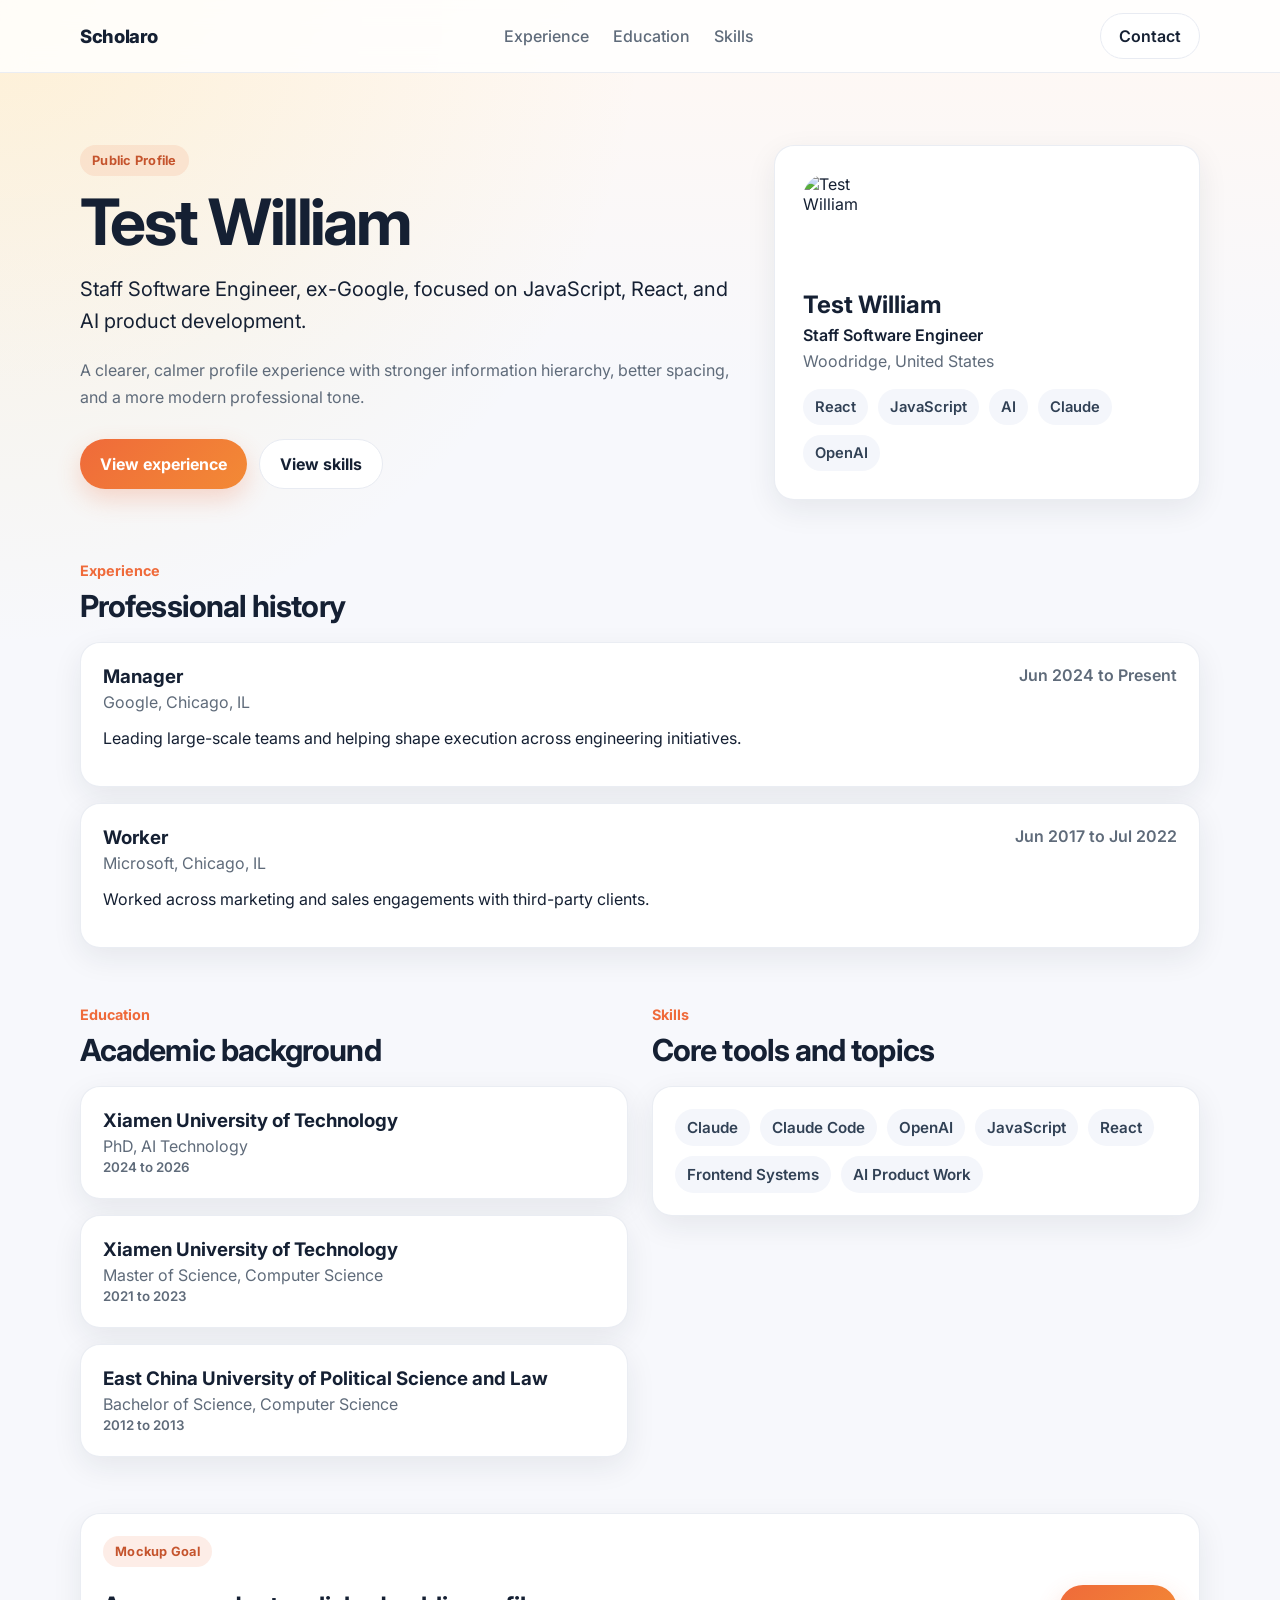
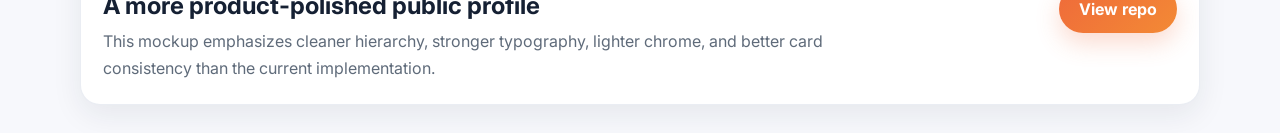
==== index.html @ 8d3837ac "Initial Scholaro profile mockup" ====
<!DOCTYPE html>
<html lang="en">
<head>
  <meta charset="UTF-8" />
  <meta name="viewport" content="width=device-width, initial-scale=1.0" />
  <title>Scholaro Profile Mockup</title>
  <meta name="description" content="A cleaner public profile mockup for Scholaro." />
  <link rel="preconnect" href="https://fonts.googleapis.com">
  <link rel="preconnect" href="https://fonts.gstatic.com" crossorigin>
  <link href="https://fonts.googleapis.com/css2?family=Inter:wght@400;500;600;700;800&display=swap" rel="stylesheet">
  <link rel="stylesheet" href="styles.css" />
</head>
<body>
  <header class="site-header">
    <div class="container nav">
      <div class="brand">Scholaro</div>
      <nav class="nav-links">
        <a href="#experience">Experience</a>
        <a href="#education">Education</a>
        <a href="#skills">Skills</a>
      </nav>
      <a class="nav-cta" href="#contact">Contact</a>
    </div>
  </header>

  <main>
    <section class="hero">
      <div class="container hero-grid">
        <div class="hero-copy">
          <span class="eyebrow">Public Profile</span>
          <h1>Test William</h1>
          <p class="headline">Staff Software Engineer, ex-Google, focused on JavaScript, React, and AI product development.</p>
          <p class="subtext">A clearer, calmer profile experience with stronger information hierarchy, better spacing, and a more modern professional tone.</p>
          <div class="hero-actions">
            <a class="btn btn-primary" href="#experience">View experience</a>
            <a class="btn btn-secondary" href="#skills">View skills</a>
          </div>
        </div>
        <aside class="profile-card">
          <img class="avatar" src="https://scholarorgnorthusblock.blob.core.windows.net/profile-images-dev/avatar/9821a908-58be-4873-818b-fddc20b34007/836dd7e6-b07d-4585-8df0-d6b76627af2a.png" alt="Test William" />
          <h2>Test William</h2>
          <p class="role">Staff Software Engineer</p>
          <p class="meta">Woodridge, United States</p>
          <div class="tag-list">
            <span>React</span>
            <span>JavaScript</span>
            <span>AI</span>
            <span>Claude</span>
            <span>OpenAI</span>
          </div>
        </aside>
      </div>
    </section>

    <section class="container section" id="experience">
      <div class="section-heading">
        <span>Experience</span>
        <h2>Professional history</h2>
      </div>
      <div class="timeline">
        <article class="card timeline-item">
          <div class="timeline-top">
            <div>
              <h3>Manager</h3>
              <p>Google, Chicago, IL</p>
            </div>
            <span>Jun 2024 to Present</span>
          </div>
          <p>Leading large-scale teams and helping shape execution across engineering initiatives.</p>
        </article>
        <article class="card timeline-item">
          <div class="timeline-top">
            <div>
              <h3>Worker</h3>
              <p>Microsoft, Chicago, IL</p>
            </div>
            <span>Jun 2017 to Jul 2022</span>
          </div>
          <p>Worked across marketing and sales engagements with third-party clients.</p>
        </article>
      </div>
    </section>

    <section class="container section two-col">
      <div id="education">
        <div class="section-heading">
          <span>Education</span>
          <h2>Academic background</h2>
        </div>
        <div class="stack">
          <article class="card">
            <h3>Xiamen University of Technology</h3>
            <p>PhD, AI Technology</p>
            <small>2024 to 2026</small>
          </article>
          <article class="card">
            <h3>Xiamen University of Technology</h3>
            <p>Master of Science, Computer Science</p>
            <small>2021 to 2023</small>
          </article>
          <article class="card">
            <h3>East China University of Political Science and Law</h3>
            <p>Bachelor of Science, Computer Science</p>
            <small>2012 to 2013</small>
          </article>
        </div>
      </div>

      <div id="skills">
        <div class="section-heading">
          <span>Skills</span>
          <h2>Core tools and topics</h2>
        </div>
        <div class="card skill-card">
          <div class="tag-list large">
            <span>Claude</span>
            <span>Claude Code</span>
            <span>OpenAI</span>
            <span>JavaScript</span>
            <span>React</span>
            <span>Frontend Systems</span>
            <span>AI Product Work</span>
          </div>
        </div>
      </div>
    </section>

    <section class="container section" id="contact">
      <div class="cta card">
        <div>
          <span class="eyebrow">Mockup Goal</span>
          <h2>A more product-polished public profile</h2>
          <p>This mockup emphasizes cleaner hierarchy, stronger typography, lighter chrome, and better card consistency than the current implementation.</p>
        </div>
        <a class="btn btn-primary" href="https://github.com" target="_blank" rel="noreferrer">View repo</a>
      </div>
    </section>
  </main>
</body>
</html>
---- styles.css ----
:root {
  --bg: #f7f8fc;
  --panel: #ffffff;
  --text: #152033;
  --muted: #5f6b7a;
  --line: #e8ebf2;
  --brand: #ef6a3a;
  --brand-2: #ffcc4d;
  --shadow: 0 10px 30px rgba(20, 32, 51, 0.08);
  --radius: 20px;
}

* { box-sizing: border-box; }
html, body { margin: 0; padding: 0; }
body {
  font-family: Inter, system-ui, sans-serif;
  color: var(--text);
  background:
    radial-gradient(circle at top left, rgba(255, 204, 77, 0.18), transparent 30%),
    linear-gradient(180deg, #fff8f3 0%, var(--bg) 22%);
}

a { color: inherit; text-decoration: none; }
.container { width: min(1120px, calc(100% - 32px)); margin: 0 auto; }

.site-header {
  position: sticky;
  top: 0;
  z-index: 10;
  background: rgba(255,255,255,0.82);
  backdrop-filter: blur(12px);
  border-bottom: 1px solid rgba(232, 235, 242, 0.9);
}

.nav {
  display: flex;
  align-items: center;
  justify-content: space-between;
  min-height: 72px;
  gap: 16px;
}

.brand { font-weight: 800; font-size: 1.15rem; letter-spacing: -0.02em; }
.nav-links { display: flex; gap: 24px; color: var(--muted); font-weight: 500; }
.nav-cta {
  padding: 12px 18px;
  border-radius: 999px;
  border: 1px solid var(--line);
  background: white;
  font-weight: 600;
}

.hero { padding: 72px 0 32px; }
.hero-grid {
  display: grid;
  grid-template-columns: 1.4fr 0.9fr;
  gap: 32px;
  align-items: start;
}
.eyebrow {
  display: inline-block;
  padding: 8px 12px;
  border-radius: 999px;
  background: rgba(239, 106, 58, 0.12);
  color: #c5542d;
  font-size: 0.8rem;
  font-weight: 700;
  letter-spacing: 0.02em;
  margin-bottom: 16px;
}
.hero h1 {
  font-size: clamp(2.6rem, 5vw, 4.5rem);
  line-height: 0.95;
  letter-spacing: -0.04em;
  margin: 0 0 18px;
}
.headline {
  font-size: 1.25rem;
  line-height: 1.6;
  color: var(--text);
  max-width: 700px;
}
.subtext {
  color: var(--muted);
  line-height: 1.7;
  max-width: 680px;
  margin-top: 14px;
}
.hero-actions { display: flex; gap: 12px; margin-top: 28px; flex-wrap: wrap; }

.btn {
  display: inline-flex;
  align-items: center;
  justify-content: center;
  padding: 14px 20px;
  border-radius: 999px;
  font-weight: 700;
}
.btn-primary {
  background: linear-gradient(135deg, var(--brand), #f38a35);
  color: white;
  box-shadow: 0 10px 24px rgba(239, 106, 58, 0.24);
}
.btn-secondary {
  background: white;
  border: 1px solid var(--line);
}

.card, .profile-card {
  background: var(--panel);
  border: 1px solid rgba(232, 235, 242, 0.9);
  border-radius: var(--radius);
  box-shadow: var(--shadow);
}

.profile-card {
  padding: 28px;
  text-align: left;
}
.avatar {
  width: 96px;
  height: 96px;
  border-radius: 24px;
  object-fit: cover;
  display: block;
  margin-bottom: 20px;
}
.profile-card h2 { margin: 0 0 6px; font-size: 1.5rem; }
.role { margin: 0 0 6px; font-weight: 600; }
.meta { margin: 0 0 18px; color: var(--muted); }

.tag-list {
  display: flex;
  flex-wrap: wrap;
  gap: 10px;
}
.tag-list span {
  padding: 9px 12px;
  border-radius: 999px;
  background: #f4f6fb;
  color: #314155;
  font-size: 0.92rem;
  font-weight: 600;
}
.tag-list.large span { font-size: 0.95rem; }

.section { padding: 28px 0; }
.section-heading { margin-bottom: 18px; }
.section-heading span {
  color: var(--brand);
  font-weight: 700;
  font-size: 0.9rem;
}
.section-heading h2 {
  margin: 8px 0 0;
  font-size: 1.9rem;
  letter-spacing: -0.03em;
}

.timeline, .stack {
  display: grid;
  gap: 16px;
}
.timeline-item, .stack .card, .skill-card, .cta {
  padding: 22px;
}
.timeline-top {
  display: flex;
  justify-content: space-between;
  gap: 16px;
  align-items: start;
  margin-bottom: 10px;
}
.timeline-top h3, .stack h3 { margin: 0 0 4px; }
.timeline-top p, .stack p { margin: 0; color: var(--muted); }
.timeline-top span, .stack small { color: var(--muted); font-weight: 600; }

.two-col {
  display: grid;
  grid-template-columns: 1fr 1fr;
  gap: 24px;
}

.cta {
  display: flex;
  justify-content: space-between;
  align-items: center;
  gap: 24px;
}
.cta h2 { margin: 8px 0; }
.cta p { margin: 0; color: var(--muted); line-height: 1.7; max-width: 760px; }

@media (max-width: 900px) {
  .hero-grid, .two-col, .cta { grid-template-columns: 1fr; display: grid; }
  .nav-links { display: none; }
}

@media (max-width: 640px) {
  .hero { padding-top: 40px; }
  .container { width: min(1120px, calc(100% - 20px)); }
  .timeline-top { flex-direction: column; }
  .profile-card, .card { border-radius: 16px; }
}
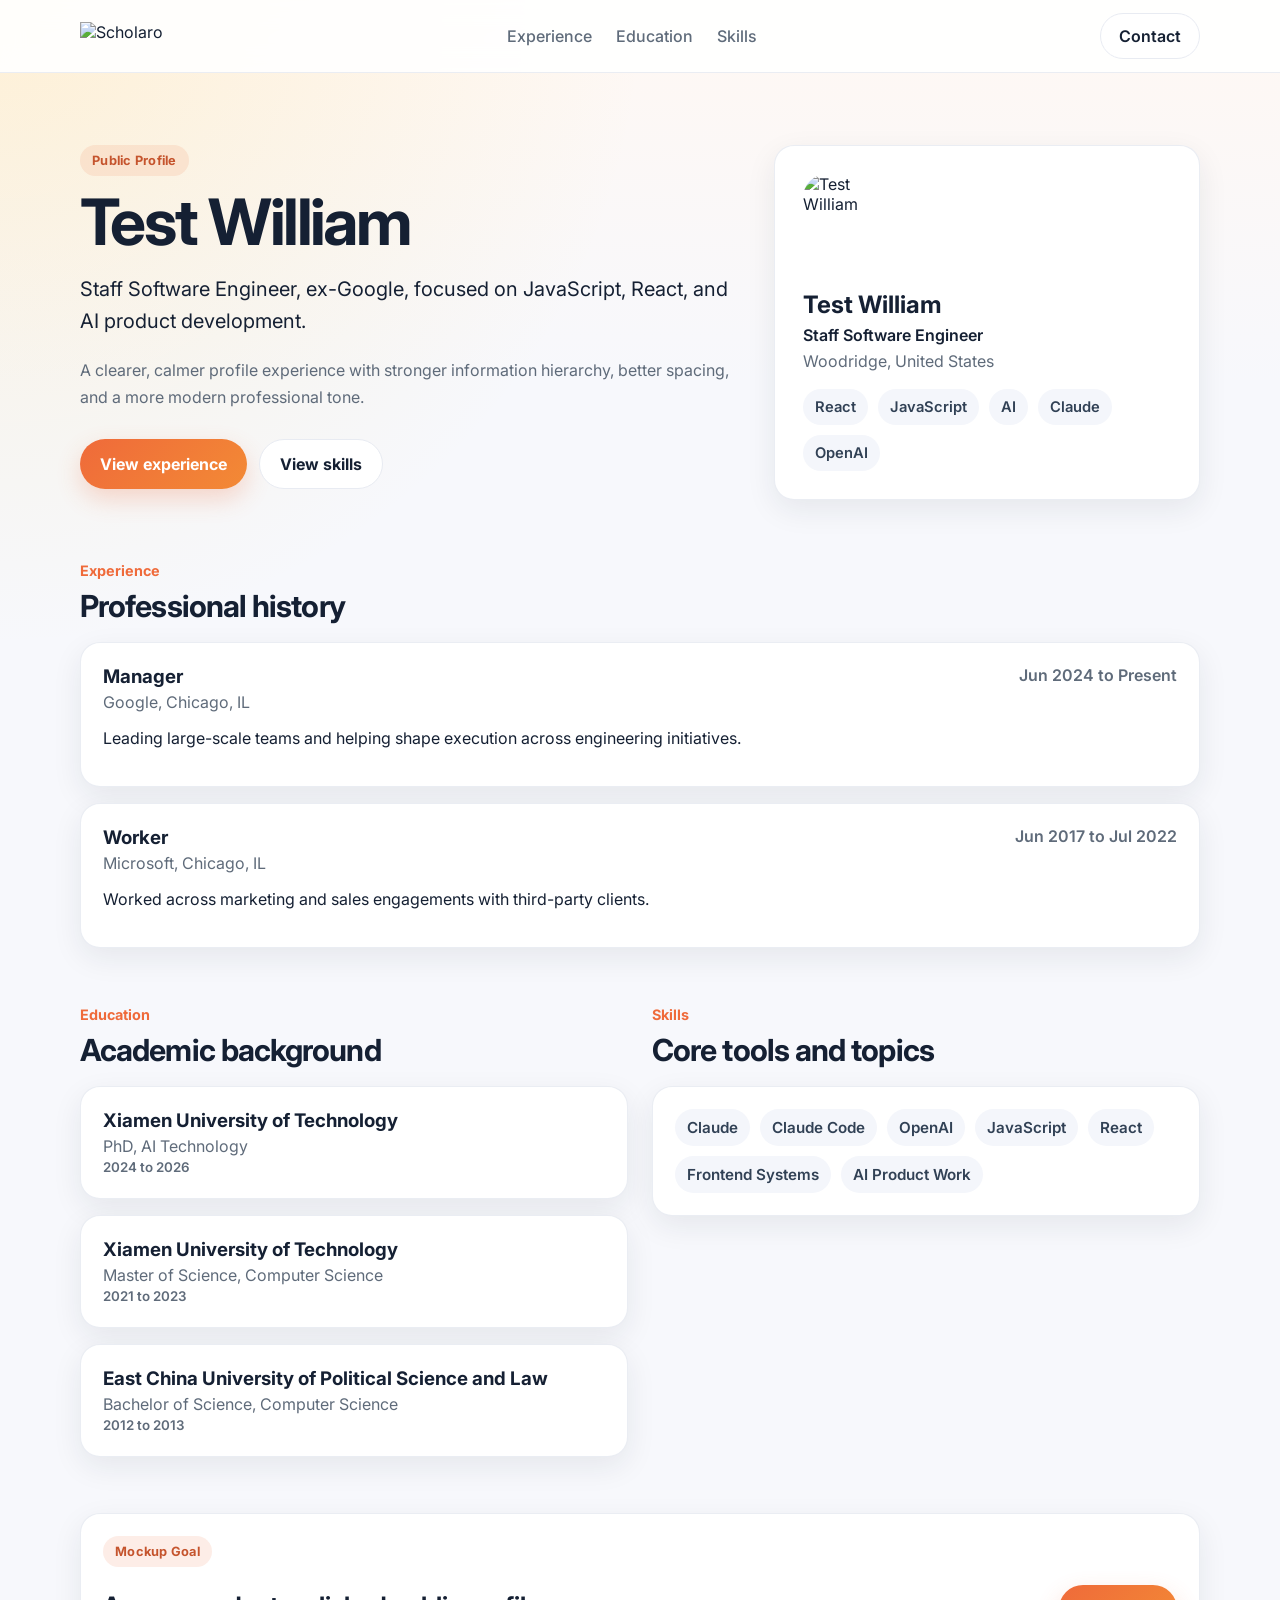
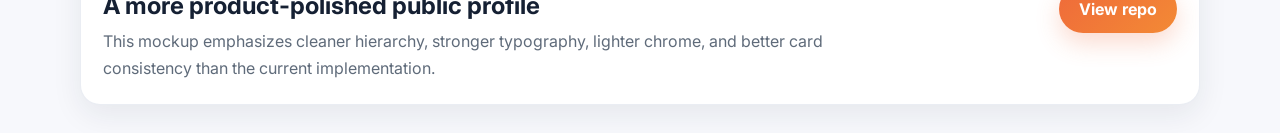
==== commit 3a30644c: "Use original Scholaro logo in header" ====
--- a/index.html
+++ b/index.html
@@ -13,7 +13,9 @@
 <body>
   <header class="site-header">
     <div class="container nav">
-      <div class="brand">Scholaro</div>
+      <a class="brand" href="#" aria-label="Scholaro home">
+        <img src="https://cdn.scholaro.com/images/scholaro-logo.svg" alt="Scholaro" class="brand-logo" />
+      </a>
       <nav class="nav-links">
         <a href="#experience">Experience</a>
         <a href="#education">Education</a>
--- a/styles.css
+++ b/styles.css
@@ -26,9 +26,11 @@
 .site-header {
   position: sticky;
   top: 0;
-  z-index: 10;
-  background: rgba(255,255,255,0.82);
+  z-index: 100;
+  padding-top: env(safe-area-inset-top, 0px);
+  background: rgba(255,255,255,0.9);
   backdrop-filter: blur(12px);
+  -webkit-backdrop-filter: blur(12px);
   border-bottom: 1px solid rgba(232, 235, 242, 0.9);
 }
 
@@ -40,7 +42,16 @@
   gap: 16px;
 }
 
-.brand { font-weight: 800; font-size: 1.15rem; letter-spacing: -0.02em; }
+.brand {
+  display: inline-flex;
+  align-items: center;
+}
+
+.brand-logo {
+  height: 28px;
+  width: auto;
+  display: block;
+}
 .nav-links { display: flex; gap: 24px; color: var(--muted); font-weight: 500; }
 .nav-cta {
   padding: 12px 18px;
@@ -196,7 +207,13 @@
 }
 
 @media (max-width: 640px) {
-  .hero { padding-top: 40px; }
+  .site-header {
+    padding-top: max(env(safe-area-inset-top, 0px), 10px);
+  }
+  .nav {
+    min-height: 64px;
+  }
+  .hero { padding-top: 28px; }
   .container { width: min(1120px, calc(100% - 20px)); }
   .timeline-top { flex-direction: column; }
   .profile-card, .card { border-radius: 16px; }
